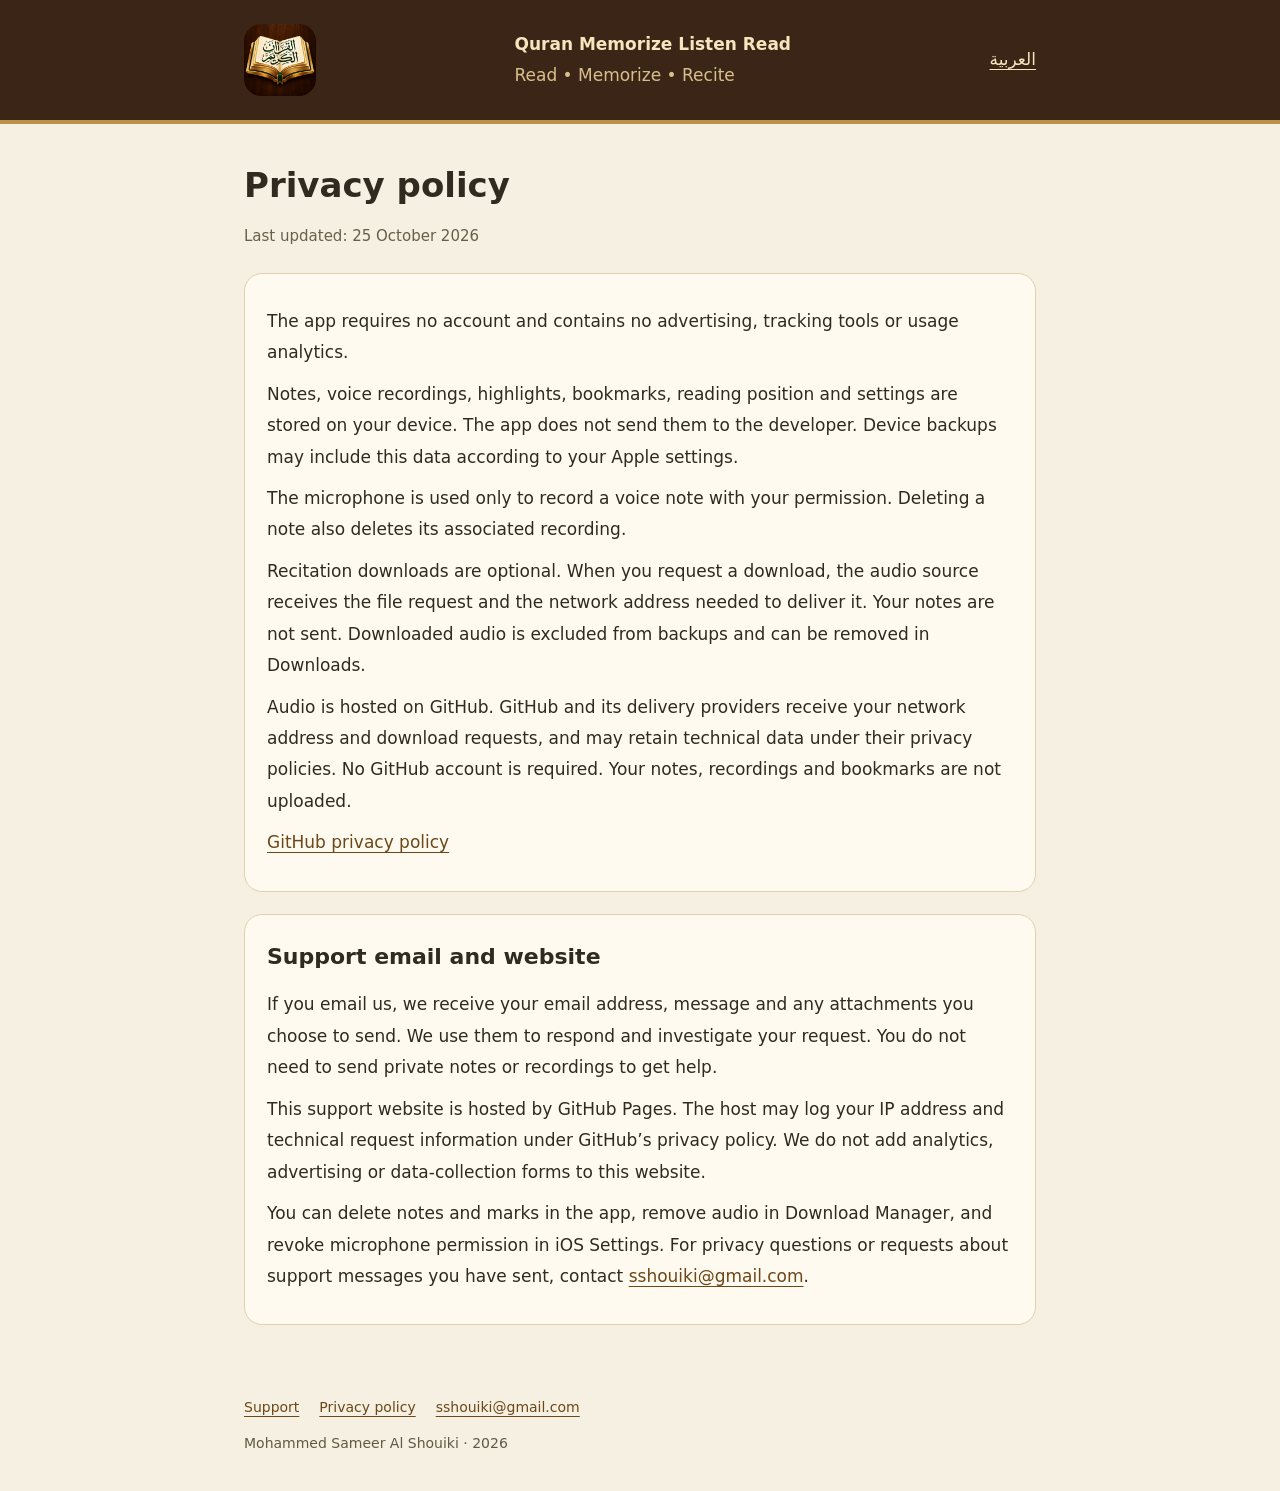
==== docs/privacy-en.html @ 11714747 "Publish Arabic and English support and privacy information" ====
<!doctype html>
<html lang="en" dir="ltr"><head><meta charset="utf-8"><meta name="viewport" content="width=device-width,initial-scale=1"><title>Privacy policy | Quran Memorize Listen Read</title><meta name="description" content="Support and privacy for Quran Memorize Listen Read"><link rel="stylesheet" href="style.css"></head><body>
<header><nav aria-label="Navigation"><img src="icon.png" width="72" height="72" alt="App icon"><div><strong>Quran Memorize Listen Read</strong><div class="sub">Read • Memorize • Recite</div></div><a href="privacy-ar.html" lang="ar" dir="rtl">العربية</a></nav></header>
<main><h1>Privacy policy</h1><p class="meta">Last updated: 25 October 2026</p><section><p>The app requires no account and contains no advertising, tracking tools or usage analytics.</p><p>Notes, voice recordings, highlights, bookmarks, reading position and settings are stored on your device. The app does not send them to the developer. Device backups may include this data according to your Apple settings.</p><p>The microphone is used only to record a voice note with your permission. Deleting a note also deletes its associated recording.</p><p>Recitation downloads are optional. When you request a download, the audio source receives the file request and the network address needed to deliver it. Your notes are not sent. Downloaded audio is excluded from backups and can be removed in Downloads.</p><p>Audio is hosted on GitHub. GitHub and its delivery providers receive your network address and download requests, and may retain technical data under their privacy policies. No GitHub account is required. Your notes, recordings and bookmarks are not uploaded.</p><p><a href="https://docs.github.com/en/site-policy/privacy-policies/github-general-privacy-statement">GitHub privacy policy</a></p></section><section><h2>Support email and website</h2><p>If you email us, we receive your email address, message and any attachments you choose to send. We use them to respond and investigate your request. You do not need to send private notes or recordings to get help.</p><p>This support website is hosted by GitHub Pages. The host may log your IP address and technical request information under GitHub’s privacy policy. We do not add analytics, advertising or data-collection forms to this website.</p><p>You can delete notes and marks in the app, remove audio in Download Manager, and revoke microphone permission in iOS Settings. For privacy questions or requests about support messages you have sent, contact <a class="mail" href="mailto:sshouiki@gmail.com">sshouiki@gmail.com</a>.</p></section></main>
<footer><div class="links"><a href="support-en.html">Support</a><a href="privacy-en.html">Privacy policy</a><a class="mail" href="mailto:sshouiki@gmail.com">sshouiki@gmail.com</a></div><p>Mohammed Sameer Al Shouiki · 2026</p></footer></body></html>
---- docs/style.css ----
*{box-sizing:border-box}body{margin:0;background:#f5f0e1;color:#302a20;font:17px/1.85 system-ui,-apple-system,"Segoe UI",sans-serif}header{background:#3b2517;color:#f6e6be;border-bottom:4px solid #bb9149}nav,main,footer{max-width:840px;margin:auto;padding:24px}nav{display:flex;align-items:center;justify-content:space-between;gap:20px}nav a{color:#f6e6be}nav img{width:72px;height:72px;border-radius:17px}a{color:#6c4819;text-underline-offset:4px}h1{font-size:clamp(25px,5vw,34px);line-height:1.5;margin:12px 0}h2{font-size:22px;margin:0 0 12px}section{background:#fffaf0;border:1px solid #dfd0af;border-radius:18px;padding:22px;margin:22px 0}p{margin:10px 0}details{border-top:1px solid #e6dcc7;padding:15px 0}details:first-of-type{border:0}summary{font-weight:650;cursor:pointer}footer{font-size:14px;color:#635846}.sub{color:#d7bf8c}.meta{font-size:15px;color:#695e4a}.links{display:flex;gap:20px;flex-wrap:wrap}.mail{direction:ltr;unicode-bidi:isolate}a:focus-visible,summary:focus-visible{outline:3px solid #ad7b2a;outline-offset:5px}@media(max-width:480px){nav,main,footer{padding:18px}section{padding:18px}nav img{width:58px;height:58px}}
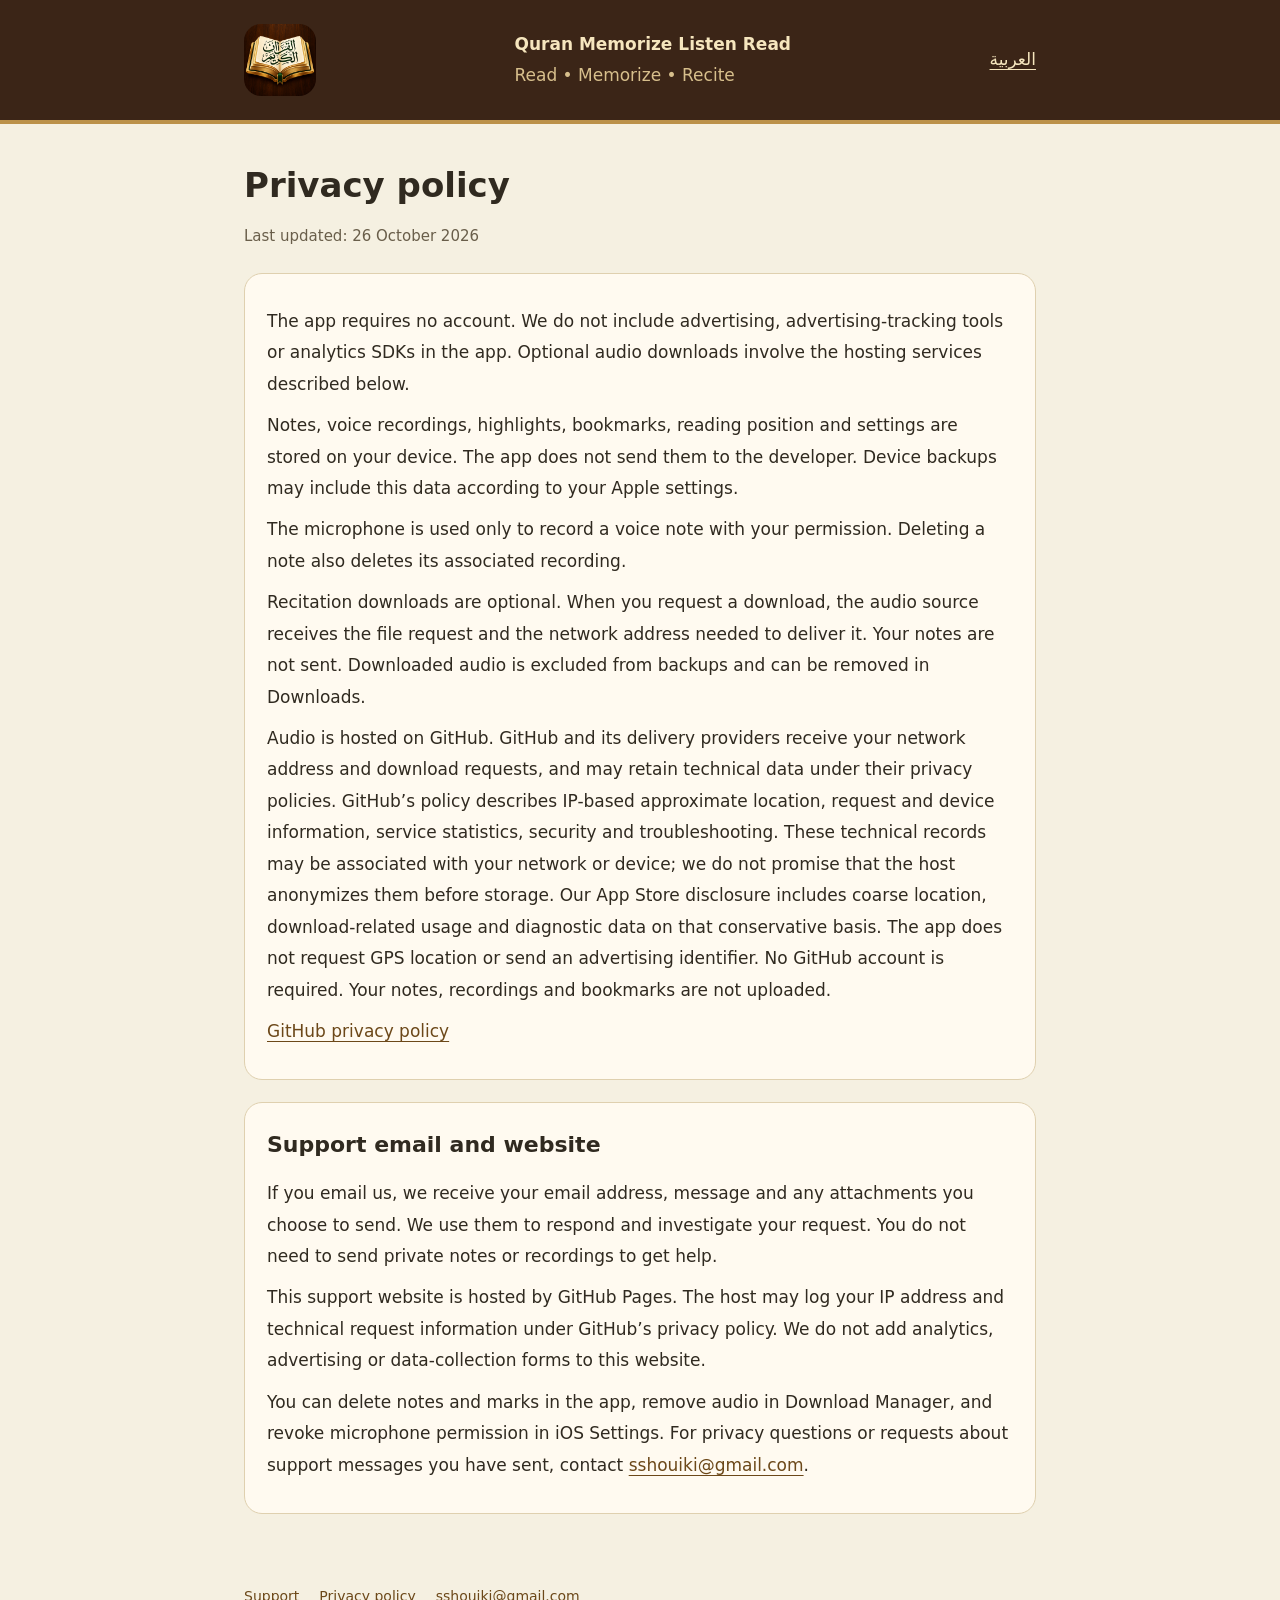
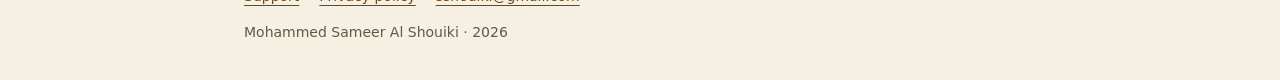
==== commit b15bbbae: "Clarify en download hosting privacy disclosure" ====
--- a/docs/privacy-en.html
+++ b/docs/privacy-en.html
@@ -1,5 +1,5 @@
-<!doctype html>
-<html lang="en" dir="ltr"><head><meta charset="utf-8"><meta name="viewport" content="width=device-width,initial-scale=1"><title>Privacy policy | Quran Memorize Listen Read</title><meta name="description" content="Support and privacy for Quran Memorize Listen Read"><link rel="stylesheet" href="style.css"></head><body>
-<header><nav aria-label="Navigation"><img src="icon.png" width="72" height="72" alt="App icon"><div><strong>Quran Memorize Listen Read</strong><div class="sub">Read • Memorize • Recite</div></div><a href="privacy-ar.html" lang="ar" dir="rtl">العربية</a></nav></header>
-<main><h1>Privacy policy</h1><p class="meta">Last updated: 25 October 2026</p><section><p>The app requires no account and contains no advertising, tracking tools or usage analytics.</p><p>Notes, voice recordings, highlights, bookmarks, reading position and settings are stored on your device. The app does not send them to the developer. Device backups may include this data according to your Apple settings.</p><p>The microphone is used only to record a voice note with your permission. Deleting a note also deletes its associated recording.</p><p>Recitation downloads are optional. When you request a download, the audio source receives the file request and the network address needed to deliver it. Your notes are not sent. Downloaded audio is excluded from backups and can be removed in Downloads.</p><p>Audio is hosted on GitHub. GitHub and its delivery providers receive your network address and download requests, and may retain technical data under their privacy policies. No GitHub account is required. Your notes, recordings and bookmarks are not uploaded.</p><p><a href="https://docs.github.com/en/site-policy/privacy-policies/github-general-privacy-statement">GitHub privacy policy</a></p></section><section><h2>Support email and website</h2><p>If you email us, we receive your email address, message and any attachments you choose to send. We use them to respond and investigate your request. You do not need to send private notes or recordings to get help.</p><p>This support website is hosted by GitHub Pages. The host may log your IP address and technical request information under GitHub’s privacy policy. We do not add analytics, advertising or data-collection forms to this website.</p><p>You can delete notes and marks in the app, remove audio in Download Manager, and revoke microphone permission in iOS Settings. For privacy questions or requests about support messages you have sent, contact <a class="mail" href="mailto:sshouiki@gmail.com">sshouiki@gmail.com</a>.</p></section></main>
+<!doctype html>
+<html lang="en" dir="ltr"><head><meta charset="utf-8"><meta name="viewport" content="width=device-width,initial-scale=1"><title>Privacy policy | Quran Memorize Listen Read</title><meta name="description" content="Support and privacy for Quran Memorize Listen Read"><link rel="stylesheet" href="style.css"></head><body>
+<header><nav aria-label="Navigation"><img src="icon.png" width="72" height="72" alt="App icon"><div><strong>Quran Memorize Listen Read</strong><div class="sub">Read • Memorize • Recite</div></div><a href="privacy-ar.html" lang="ar" dir="rtl">العربية</a></nav></header>
+<main><h1>Privacy policy</h1><p class="meta">Last updated: 26 October 2026</p><section><p>The app requires no account. We do not include advertising, advertising-tracking tools or analytics SDKs in the app. Optional audio downloads involve the hosting services described below.</p><p>Notes, voice recordings, highlights, bookmarks, reading position and settings are stored on your device. The app does not send them to the developer. Device backups may include this data according to your Apple settings.</p><p>The microphone is used only to record a voice note with your permission. Deleting a note also deletes its associated recording.</p><p>Recitation downloads are optional. When you request a download, the audio source receives the file request and the network address needed to deliver it. Your notes are not sent. Downloaded audio is excluded from backups and can be removed in Downloads.</p><p>Audio is hosted on GitHub. GitHub and its delivery providers receive your network address and download requests, and may retain technical data under their privacy policies. GitHub’s policy describes IP-based approximate location, request and device information, service statistics, security and troubleshooting. These technical records may be associated with your network or device; we do not promise that the host anonymizes them before storage. Our App Store disclosure includes coarse location, download-related usage and diagnostic data on that conservative basis. The app does not request GPS location or send an advertising identifier. No GitHub account is required. Your notes, recordings and bookmarks are not uploaded.</p><p><a href="https://docs.github.com/en/site-policy/privacy-policies/github-general-privacy-statement">GitHub privacy policy</a></p></section><section><h2>Support email and website</h2><p>If you email us, we receive your email address, message and any attachments you choose to send. We use them to respond and investigate your request. You do not need to send private notes or recordings to get help.</p><p>This support website is hosted by GitHub Pages. The host may log your IP address and technical request information under GitHub’s privacy policy. We do not add analytics, advertising or data-collection forms to this website.</p><p>You can delete notes and marks in the app, remove audio in Download Manager, and revoke microphone permission in iOS Settings. For privacy questions or requests about support messages you have sent, contact <a class="mail" href="mailto:sshouiki@gmail.com">sshouiki@gmail.com</a>.</p></section></main>
 <footer><div class="links"><a href="support-en.html">Support</a><a href="privacy-en.html">Privacy policy</a><a class="mail" href="mailto:sshouiki@gmail.com">sshouiki@gmail.com</a></div><p>Mohammed Sameer Al Shouiki · 2026</p></footer></body></html>
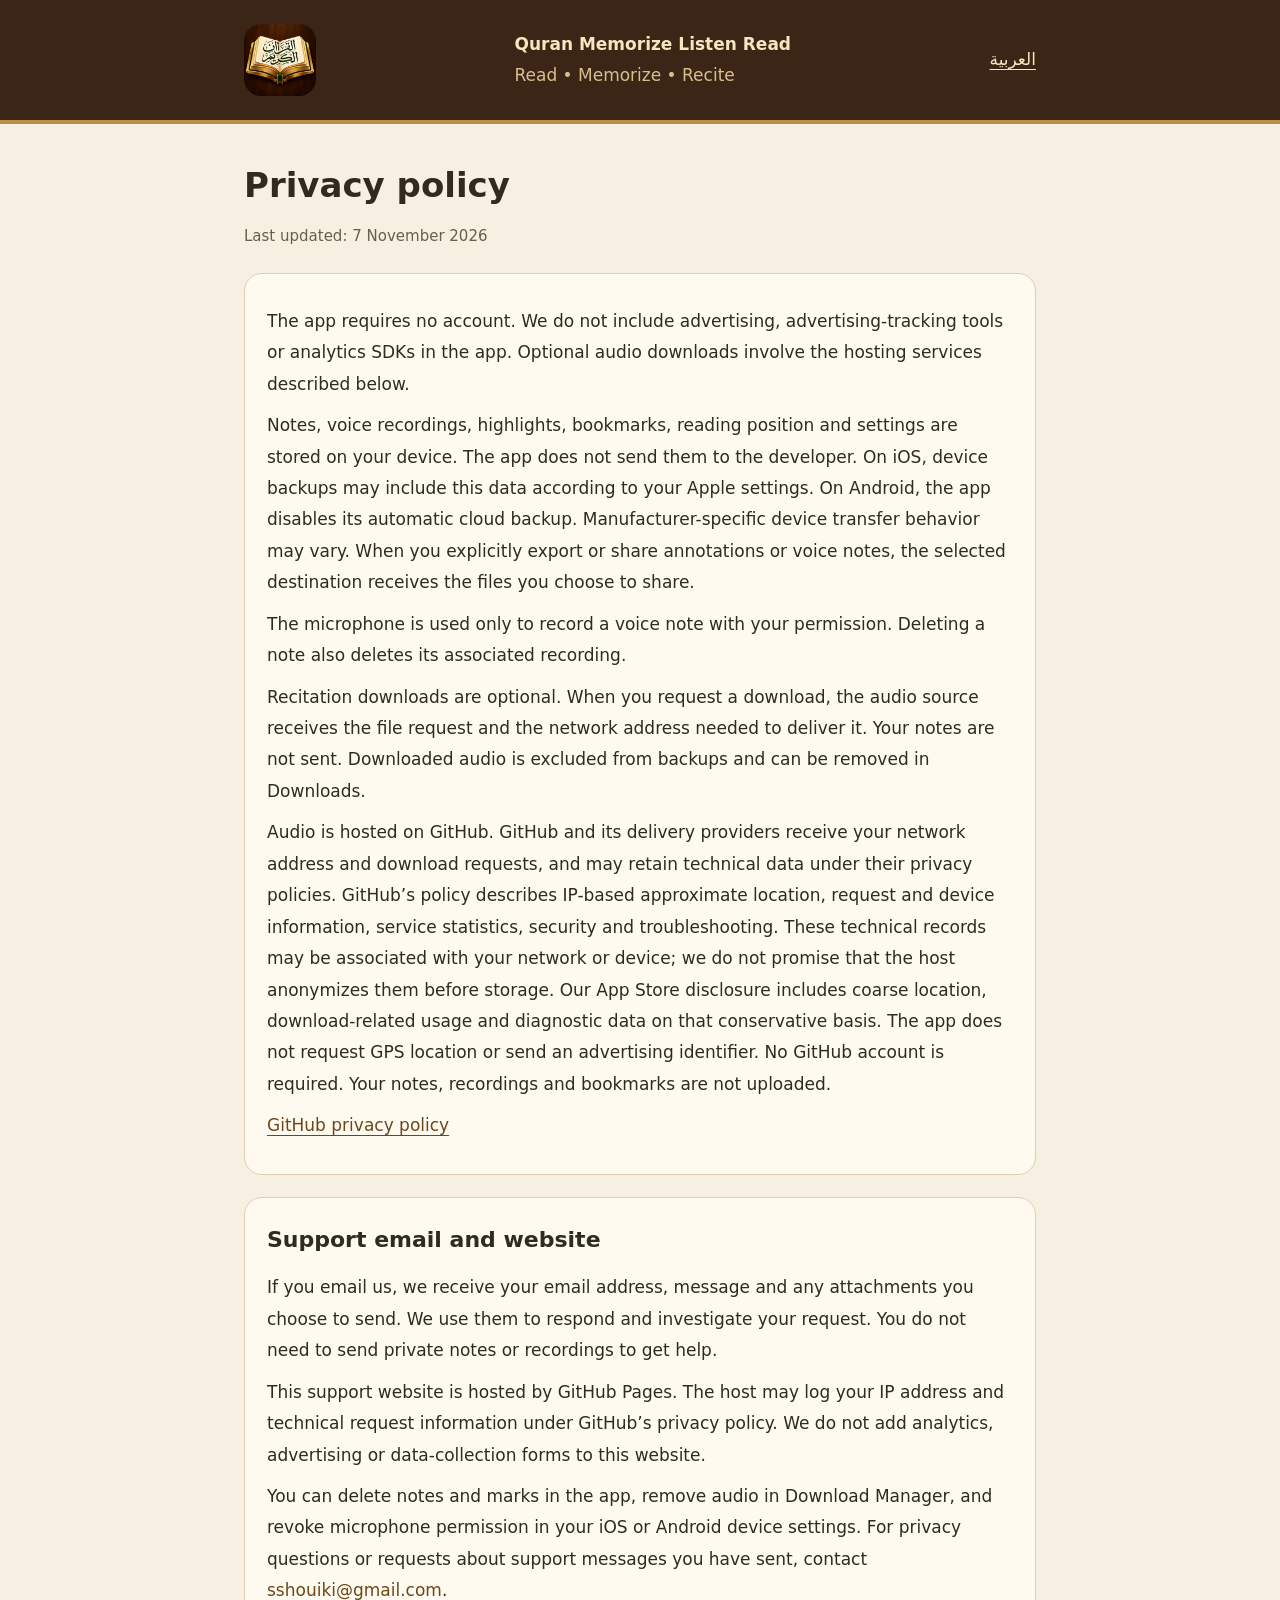
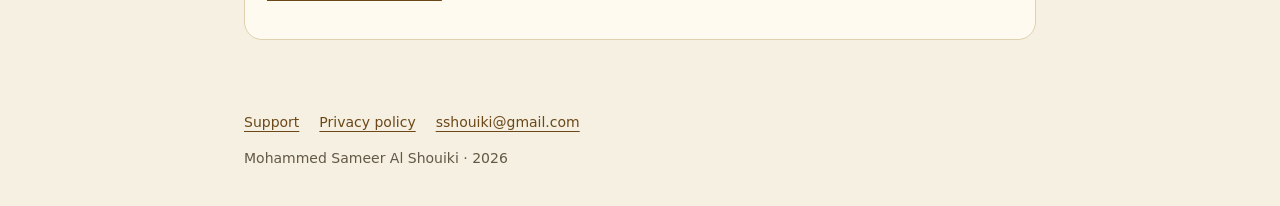
==== commit 0c834783: "Clarify Android local storage, annotation exports and microphone settings" ====
--- a/docs/privacy-en.html
+++ b/docs/privacy-en.html
@@ -1,5 +1,5 @@
 <!doctype html>
 <html lang="en" dir="ltr"><head><meta charset="utf-8"><meta name="viewport" content="width=device-width,initial-scale=1"><title>Privacy policy | Quran Memorize Listen Read</title><meta name="description" content="Support and privacy for Quran Memorize Listen Read"><link rel="stylesheet" href="style.css"></head><body>
 <header><nav aria-label="Navigation"><img src="icon.png" width="72" height="72" alt="App icon"><div><strong>Quran Memorize Listen Read</strong><div class="sub">Read • Memorize • Recite</div></div><a href="privacy-ar.html" lang="ar" dir="rtl">العربية</a></nav></header>
-<main><h1>Privacy policy</h1><p class="meta">Last updated: 26 October 2026</p><section><p>The app requires no account. We do not include advertising, advertising-tracking tools or analytics SDKs in the app. Optional audio downloads involve the hosting services described below.</p><p>Notes, voice recordings, highlights, bookmarks, reading position and settings are stored on your device. The app does not send them to the developer. Device backups may include this data according to your Apple settings.</p><p>The microphone is used only to record a voice note with your permission. Deleting a note also deletes its associated recording.</p><p>Recitation downloads are optional. When you request a download, the audio source receives the file request and the network address needed to deliver it. Your notes are not sent. Downloaded audio is excluded from backups and can be removed in Downloads.</p><p>Audio is hosted on GitHub. GitHub and its delivery providers receive your network address and download requests, and may retain technical data under their privacy policies. GitHub’s policy describes IP-based approximate location, request and device information, service statistics, security and troubleshooting. These technical records may be associated with your network or device; we do not promise that the host anonymizes them before storage. Our App Store disclosure includes coarse location, download-related usage and diagnostic data on that conservative basis. The app does not request GPS location or send an advertising identifier. No GitHub account is required. Your notes, recordings and bookmarks are not uploaded.</p><p><a href="https://docs.github.com/en/site-policy/privacy-policies/github-general-privacy-statement">GitHub privacy policy</a></p></section><section><h2>Support email and website</h2><p>If you email us, we receive your email address, message and any attachments you choose to send. We use them to respond and investigate your request. You do not need to send private notes or recordings to get help.</p><p>This support website is hosted by GitHub Pages. The host may log your IP address and technical request information under GitHub’s privacy policy. We do not add analytics, advertising or data-collection forms to this website.</p><p>You can delete notes and marks in the app, remove audio in Download Manager, and revoke microphone permission in iOS Settings. For privacy questions or requests about support messages you have sent, contact <a class="mail" href="mailto:sshouiki@gmail.com">sshouiki@gmail.com</a>.</p></section></main>
+<main><h1>Privacy policy</h1><p class="meta">Last updated: 7 November 2026</p><section><p>The app requires no account. We do not include advertising, advertising-tracking tools or analytics SDKs in the app. Optional audio downloads involve the hosting services described below.</p><p>Notes, voice recordings, highlights, bookmarks, reading position and settings are stored on your device. The app does not send them to the developer. On iOS, device backups may include this data according to your Apple settings. On Android, the app disables its automatic cloud backup. Manufacturer-specific device transfer behavior may vary. When you explicitly export or share annotations or voice notes, the selected destination receives the files you choose to share.</p><p>The microphone is used only to record a voice note with your permission. Deleting a note also deletes its associated recording.</p><p>Recitation downloads are optional. When you request a download, the audio source receives the file request and the network address needed to deliver it. Your notes are not sent. Downloaded audio is excluded from backups and can be removed in Downloads.</p><p>Audio is hosted on GitHub. GitHub and its delivery providers receive your network address and download requests, and may retain technical data under their privacy policies. GitHub’s policy describes IP-based approximate location, request and device information, service statistics, security and troubleshooting. These technical records may be associated with your network or device; we do not promise that the host anonymizes them before storage. Our App Store disclosure includes coarse location, download-related usage and diagnostic data on that conservative basis. The app does not request GPS location or send an advertising identifier. No GitHub account is required. Your notes, recordings and bookmarks are not uploaded.</p><p><a href="https://docs.github.com/en/site-policy/privacy-policies/github-general-privacy-statement">GitHub privacy policy</a></p></section><section><h2>Support email and website</h2><p>If you email us, we receive your email address, message and any attachments you choose to send. We use them to respond and investigate your request. You do not need to send private notes or recordings to get help.</p><p>This support website is hosted by GitHub Pages. The host may log your IP address and technical request information under GitHub’s privacy policy. We do not add analytics, advertising or data-collection forms to this website.</p><p>You can delete notes and marks in the app, remove audio in Download Manager, and revoke microphone permission in your iOS or Android device settings. For privacy questions or requests about support messages you have sent, contact <a class="mail" href="mailto:sshouiki@gmail.com">sshouiki@gmail.com</a>.</p></section></main>
 <footer><div class="links"><a href="support-en.html">Support</a><a href="privacy-en.html">Privacy policy</a><a class="mail" href="mailto:sshouiki@gmail.com">sshouiki@gmail.com</a></div><p>Mohammed Sameer Al Shouiki · 2026</p></footer></body></html>
